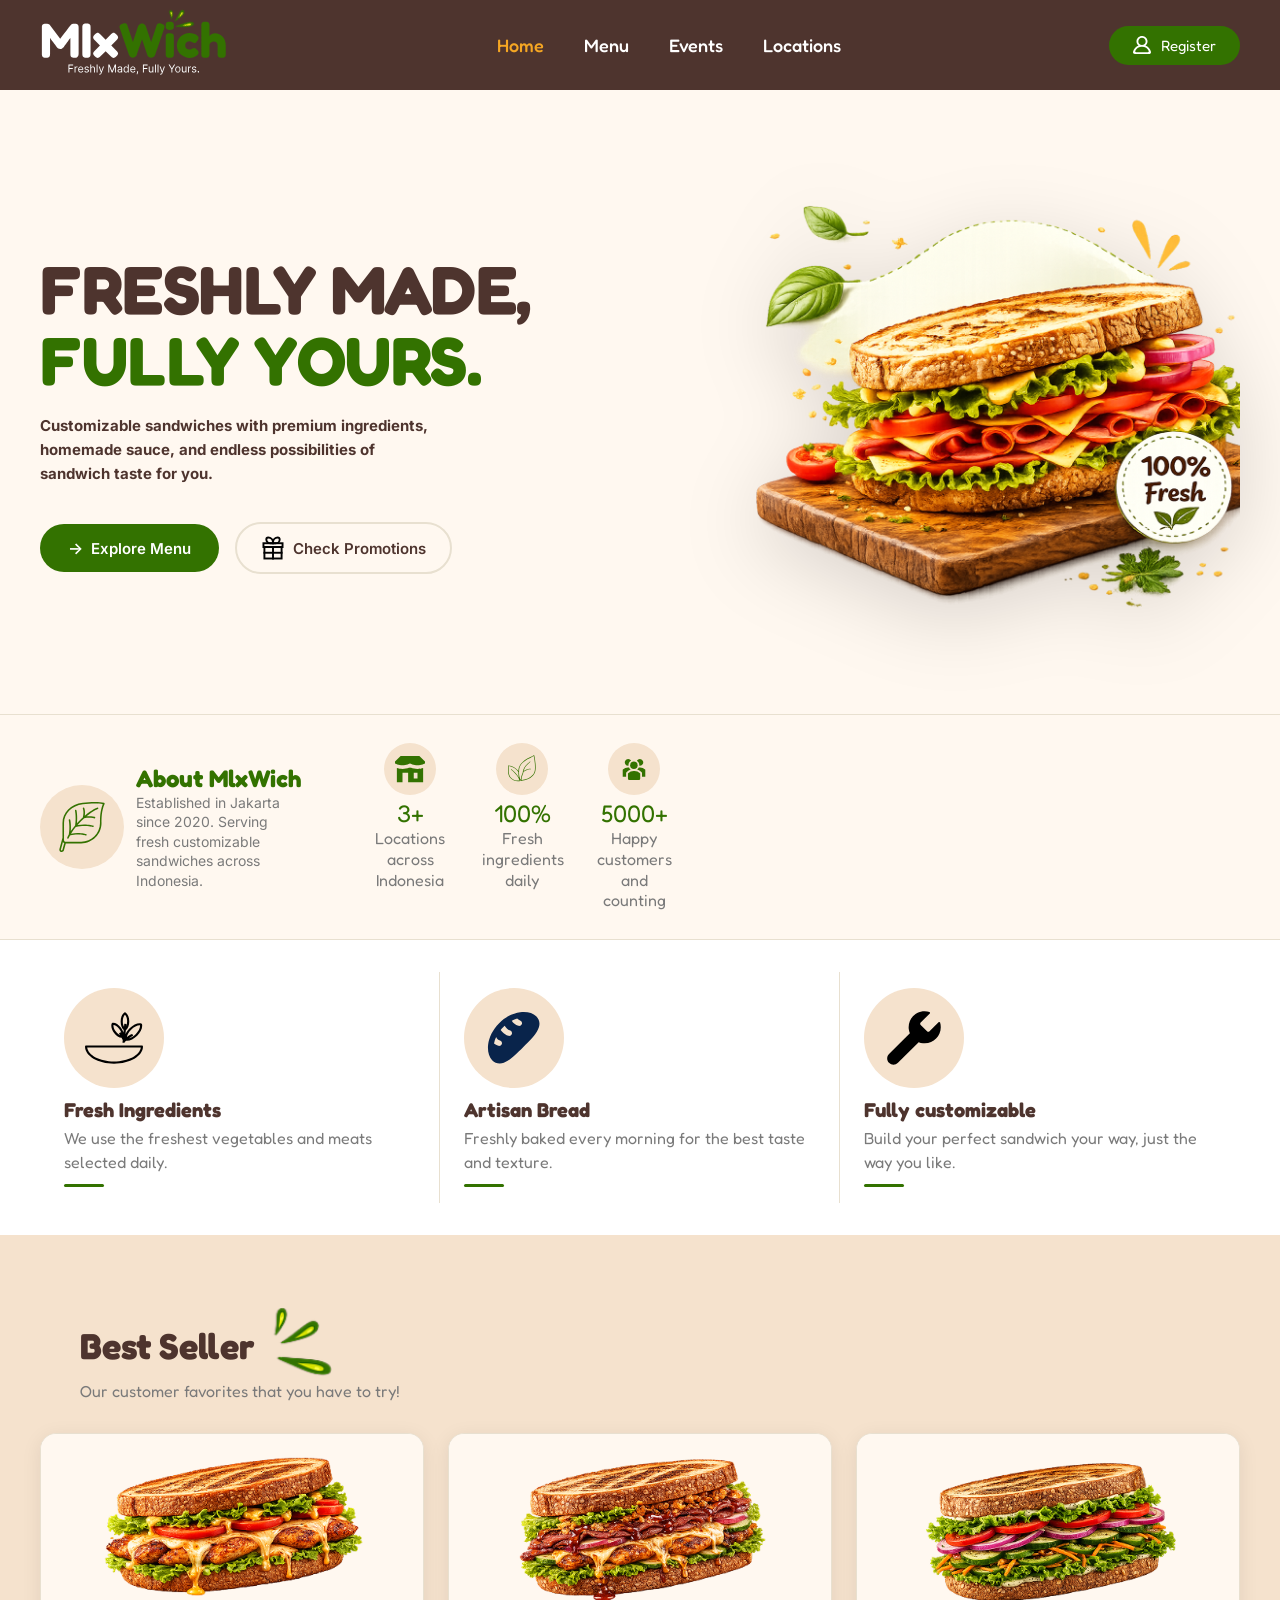
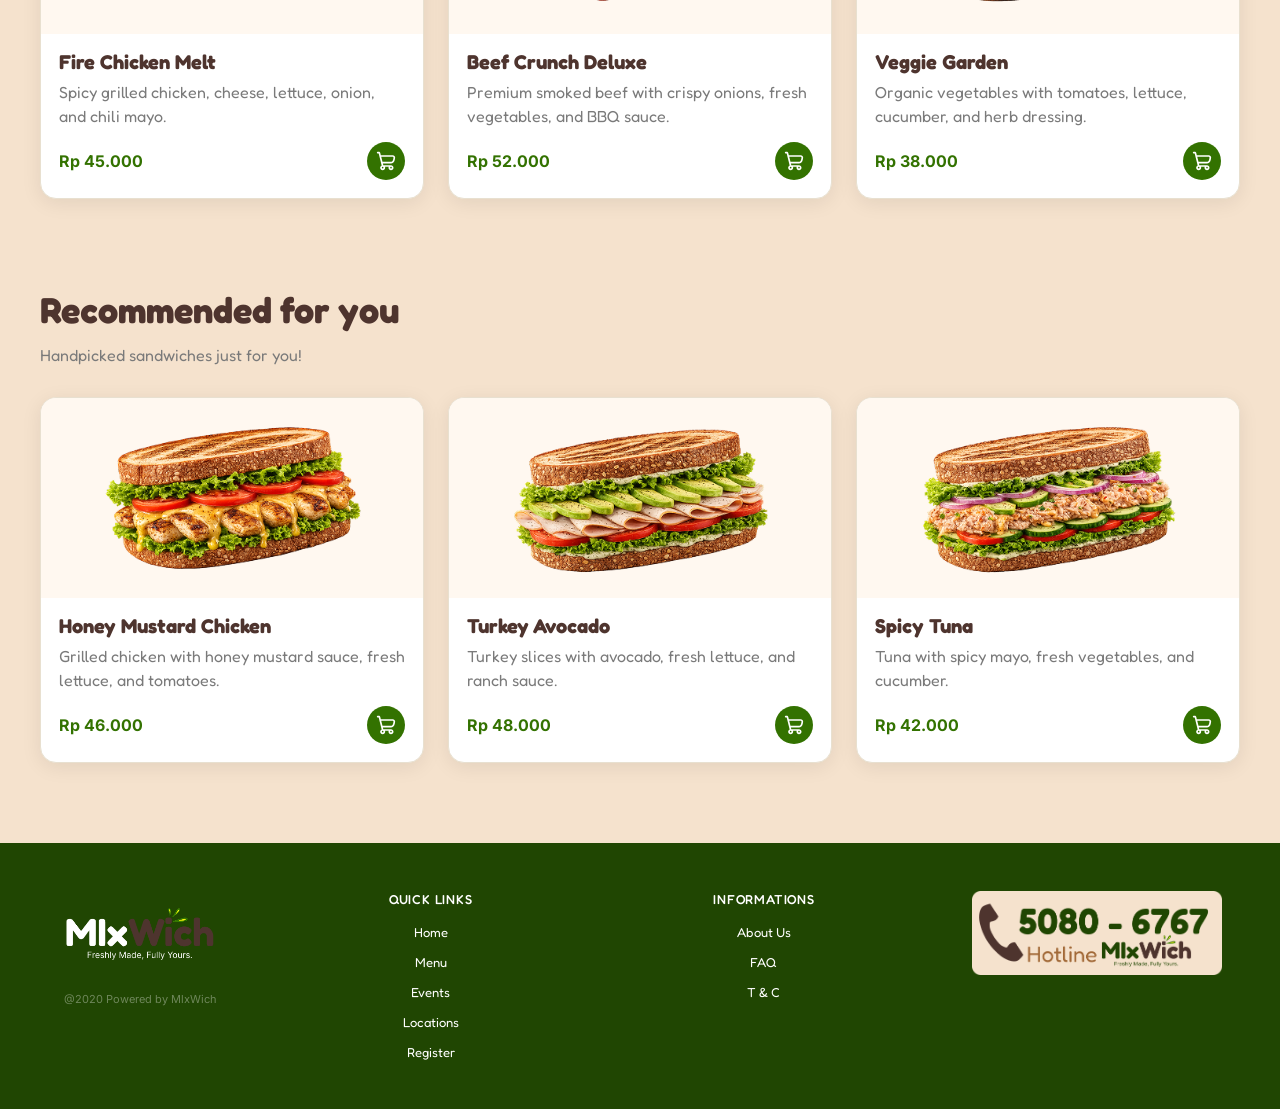
==== index.html @ 6e203d2d "Ubah Ke index.html dan refnya" ====
<!doctype html>
<html lang="en">
  <head>
    <meta charset="UTF-8" />
    <meta name="viewport" content="width=device-width, initial-scale=1.0" />
    <title>MlxWich — Freshly Made, Fully Yours</title>
    <link rel="preconnect" href="https://fonts.googleapis.com" />
    <link rel="preconnect" href="https://fonts.gstatic.com" crossorigin />
    <link
      href="https://fonts.googleapis.com/css2?family=Fredoka+One&family=Fredoka:wght@300;400;500;600;700&family=Inter:wght@300;400;500;600;700&display=swap"
      rel="stylesheet"
    />
    <link rel="stylesheet" href="style.css" />
  </head>
  <body>
    <!-- HEADER SECTION INI -->
    <nav class="navbar" role="navigation" aria-label="Main navigation">
      <div class="navbar__inner">
        <a href="index.html" class="navbar__logo" aria-label="MlxWich Home">
          <img
            src="./Icon Product/LogoUtama.svg"
            alt="Logo Utama"
            class="navbar__logo-img"
          />
        </a>

        <ul class="navbar__links">
          <li><a href="index.html">Home</a></li>
          <li><a href="menu.html">Menu</a></li>
          <li><a href="events.html">Events</a></li>
          <li><a href="locations.html">Locations</a></li>
        </ul>

        <div class="navbar__actions">
          <a href="register.html" class="navbar__register-btn">
            <span class="register-icon"></span>
            Register
          </a>
        </div>
      </div>
    </nav>

    <!-- ============================================================
       HERO SECTION
       ============================================================ -->
    <section class="hero" aria-label="Hero">
      <div class="hero__inner">
        <!-- Left: Copy -->
        <div class="hero__content">
          <h1 class="hero__heading">
            FRESHLY MADE,<br />
            <span class="highlight">FULLY YOURS.</span>
          </h1>

          <p class="hero__subtext">
            Customizable sandwiches with premium ingredients, homemade sauce,
            and endless possibilities of sandwich taste for you.
          </p>

          <div class="hero__cta-group">
            <a href="menu.html" class="btn-primary btn-explore">
              <span class="btn-arrow">→</span>
              Explore Menu
            </a>

            <a href="#promotions" class="btn-secondary">
              <img
                src="./Icon Product/present-box-svgrepo-com.svg"
                alt="gift box"
                class="btn-icon-gift"
              />
              Check Promotions
            </a>
          </div>
        </div>

        <div class="hero__image-wrap">
          <img
            src="./Food Product/Main Product.png"
            alt="MlxWich signature sandwich — freshly made with premium ingredients"
            class="hero__sandwich-img"
          />
        </div>
      </div>

      <!-- Info Strip -->
      <div class="hero__info-strip">
        <div class="hero__info-strip-inner">
          <!-- About block -->
          <div class="info-about">
            <div class="info-icon-wrap">
              <img
                src="./Icon Product/leafaboutus 1.svg"
                alt="daon"
                class="info-icon-leaf"
              />
            </div>
            <span>
              <strong class="info-about__label">About MlxWich</strong>
              <span class="info-about__desc">
                Established in Jakarta since 2020. Serving fresh customizable
                sandwiches across Indonesia.
              </span>
            </span>
          </div>

          <!-- Stats -->
          <div class="info-stats">
            <div class="info-stat-item">
              <div class="stat-icon-wrap">
                <span class="stat-icon icon-shop"></span>
              </div>
              <span class="stat-value">3+</span>
              <span class="stat-label">Locations across Indonesia</span>
            </div>

            <div class="info-stat-item">
              <div class="stat-icon-wrap">
                <span class="stat-icon icon-leaves"></span>
              </div>
              <span class="stat-value">100%</span>
              <span class="stat-label">Fresh ingredients daily</span>
            </div>

            <div class="info-stat-item">
              <div class="stat-icon-wrap">
                <span class="stat-icon icon-users"></span>
              </div>
              <span class="stat-value">5000+</span>
              <span class="stat-label">Happy customers and counting</span>
            </div>
          </div>
        </div>
      </div>
    </section>
    <!-- /.hero -->

    <!-- ─── Feature Strip ─────────────────────────────────────── -->
    <div class="hero__features">
      <div class="hero__features-inner">
        <div class="feature-item">
          <div class="feature-icon-wrap">
            <img
              src="./Icon Product/vegetables-svgrepo-com.svg"
              alt="mangkok sayur"
              class="feature-icon-placeholder"
            />
          </div>
          <p class="feature-title">Fresh Ingredients</p>
          <p class="feature-desc">
            We use the freshest vegetables and meats selected daily.
          </p>
          <span class="feature-divider"></span>
        </div>

        <div class="feature-item">
          <div class="feature-icon-wrap">
            <img
              src="./Icon Product/bread-svgrepo-com.svg"
              alt="roti"
              id="rotimen"
            />
          </div>
          <p class="feature-title">Artisan Bread</p>
          <p class="feature-desc">
            Freshly baked every morning for the best taste and texture.
          </p>
          <span class="feature-divider"></span>
        </div>

        <div class="feature-item">
          <div class="feature-icon-wrap">
            <img
              src="./Icon Product/custom-apps-svgrepo-com.svg"
              alt="obeng"
              class="feature-icon-placeholder"
            />
          </div>
          <p class="feature-title">Fully customizable</p>
          <p class="feature-desc">
            Build your perfect sandwich your way, just the way you like.
          </p>
          <span class="feature-divider"></span>
        </div>
      </div>
    </div>

    <!-- ============================================================
       BEST SELLER SECTION
       ============================================================ -->
    <section class="bestseller" aria-labelledby="bestseller-title">
      <div class="bestseller__inner">
        <div class="bestseller__inner">
          <div class="section-header">
            <h2 class="section-title" id="bestseller-title">
              Best Seller
              <img
                src="./Icon Product/air_muncrat.png"
                alt="Icon air muncrat"
                class="section-leaf"
              />
            </h2>
            <p class="section-subtitle">
              Our customer favorites that you have to try!
            </p>
          </div>
        </div>

        <div class="cards-grid">
          <article class="product-card">
            <div class="product-card__img-wrap">
              <img
                src="./Food Product/Fire Chicken Melt.png"
                alt="Fire Chicken Melt sandwich"
                class="product-card__img"
              />
            </div>
            <div class="product-card__body">
              <h3 class="product-card__name">Fire Chicken Melt</h3>
              <p class="product-card__desc">
                Spicy grilled chicken, cheese, lettuce, onion, and chili mayo.
              </p>
              <div class="product-card__footer">
                <span class="product-card__price">Rp 45.000</span>
                <button
                  class="btn-cart"
                  aria-label="Add Fire Chicken Melt to cart"
                >
                  <span class="cart-icon"></span>
                </button>
              </div>
            </div>
          </article>

          <!-- Card 2: Beef Crunch Deluxe -->
          <article class="product-card">
            <div class="product-card__img-wrap">
              <img
                src="./Food Product/Beef Crunch Deluxe.png"
                alt="Beef Crunch Deluxe sandwich"
                class="product-card__img"
              />
            </div>
            <div class="product-card__body">
              <h3 class="product-card__name">Beef Crunch Deluxe</h3>
              <p class="product-card__desc">
                Premium smoked beef with crispy onions, fresh vegetables, and
                BBQ sauce.
              </p>
              <div class="product-card__footer">
                <span class="product-card__price">Rp 52.000</span>
                <button
                  class="btn-cart"
                  aria-label="Add Beef Crunch Deluxe to cart"
                >
                  <span class="cart-icon"></span>
                </button>
              </div>
            </div>
          </article>

          <!-- Card 3: Veggie Garden -->
          <article class="product-card">
            <div class="product-card__img-wrap">
              <img
                src="Food Product/Veggie Garden.png"
                alt="Veggie Garden sandwich"
                class="product-card__img"
              />
            </div>
            <div class="product-card__body">
              <h3 class="product-card__name">Veggie Garden</h3>
              <p class="product-card__desc">
                Organic vegetables with tomatoes, lettuce, cucumber, and herb
                dressing.
              </p>
              <div class="product-card__footer">
                <span class="product-card__price">Rp 38.000</span>
                <button class="btn-cart" aria-label="Add Veggie Garden to cart">
                  <span class="cart-icon"></span>
                </button>
              </div>
            </div>
          </article>
        </div>
      </div>
    </section>

    <!-- ============================================================
       RECOMMENDED FOR YOU SECTION
       ============================================================ -->
    <section class="recommended" aria-labelledby="recommended-title">
      <div class="recommended__inner">
        <div class="section-header">
          <h2 class="section-title" id="recommended-title">
            Recommended for you
            <!--
            ICON PLACEHOLDER:
            Replace .section-leaf with your small decorative leaf SVG.
          -->
            <span class="section-leaf" aria-hidden="true"></span>
          </h2>
          <p class="section-subtitle">Handpicked sandwiches just for you!</p>
        </div>

        <div class="cards-grid">
          <!-- Card 4: Honey Mustard Chicken -->
          <article class="product-card">
            <div class="product-card__img-wrap">
              <img
                src="Food Product/Honey Mustard Chicken.png"
                alt="Honey Mustard Chicken sandwich"
                class="product-card__img"
              />
            </div>
            <div class="product-card__body">
              <h3 class="product-card__name">Honey Mustard Chicken</h3>
              <p class="product-card__desc">
                Grilled chicken with honey mustard sauce, fresh lettuce, and
                tomatoes.
              </p>
              <div class="product-card__footer">
                <span class="product-card__price">Rp 46.000</span>
                <button
                  class="btn-cart"
                  aria-label="Add Honey Mustard Chicken to cart"
                >
                  <span class="cart-icon"></span>
                </button>
              </div>
            </div>
          </article>

          <!-- Card 5: Turkey Avocado -->
          <article class="product-card">
            <div class="product-card__img-wrap">
              <img
                src="./Food Product/Turkey Avocado.png"
                alt="Turkey Avocado sandwich"
                class="product-card__img"
              />
            </div>
            <div class="product-card__body">
              <h3 class="product-card__name">Turkey Avocado</h3>
              <p class="product-card__desc">
                Turkey slices with avocado, fresh lettuce, and ranch sauce.
              </p>
              <div class="product-card__footer">
                <span class="product-card__price">Rp 48.000</span>
                <button
                  class="btn-cart"
                  aria-label="Add Turkey Avocado to cart"
                >
                  <span class="cart-icon"></span>
                </button>
              </div>
            </div>
          </article>

          <!-- Card 6: Spicy Tuna -->
          <article class="product-card">
            <div class="product-card__img-wrap">
              <img
                src="./Food Product/Spicy Tuna.png"
                alt="Spicy Tuna sandwich"
                class="product-card__img"
              />
            </div>
            <div class="product-card__body">
              <h3 class="product-card__name">Spicy Tuna</h3>
              <p class="product-card__desc">
                Tuna with spicy mayo, fresh vegetables, and cucumber.
              </p>
              <div class="product-card__footer">
                <span class="product-card__price">Rp 42.000</span>
                <button class="btn-cart" aria-label="Add Spicy Tuna to cart">
                  <span class="cart-icon"></span>
                </button>
              </div>
            </div>
          </article>
        </div>
        <!-- /.cards-grid -->
      </div>
    </section>
    <!-- /.recommended -->

    <!-- ============================================================
    FOOTER
    ============================================================ -->
    <footer class="footer" role="contentinfo">
      <div class="footer__inner">
        <div class="footer__brand">
          <a href="index.html">
            <img
              src="./Icon Product/LogoFooter.png"
              alt="MlxWich Logo"
              class="footer__logo-img"
            />
          </a>
          <p class="footer__copy">@2020 Powered by MlxWich</p>
        </div>

        <div class="footer__col">
          <p class="footer__col-title">QUICK LINKS</p>
          <ul>
            <li><a href="index.html">Home</a></li>
            <li><a href="menu.html">Menu</a></li>
            <li><a href="events.html">Events</a></li>
            <li><a href="locations.html">Locations</a></li>
            <li><a href="register.html">Register</a></li>
          </ul>
        </div>

        <div class="footer__col">
          <p class="footer__col-title">INFORMATIONS</p>
          <ul>
            <li><a href="about.html">About Us</a></li>
            <li><a href="faq.html">FAQ</a></li>
            <li><a href="terms.html">T &amp; C</a></li>
          </ul>
        </div>

        <div class="footer__hotline-wrap">
          <img
            src="./Icon Product/HotLine.png"
            alt="Hotline"
            class="footer__hotline-img"
          />
        </div>
      </div>
    </footer>

    <script src="./main.js"></script>
  </body>
</html>
---- style.css ----
@import url("https://fonts.googleapis.com/css2?family=Fredoka+One&family=Inter:wght@300;400;500;600;700&display=swap");

:root {
  /* Brand Colors */
  --color-primary: #337200;
  --color-primary-dark: #2b5e33;
  --color-primary-light: #4caf50;
  --color-accent-yellow: #f5a623;
  --color-accent-green: #6bbf59;

  /* Neutral / Background */
  --color-bg-dark: #4e342e;
  --color-bg-hero: #fff8f0;
  --color-bg-section: #f5e2cd;
  --color-bg-card: #ffffff;
  --color-bg-footer: #204602;

  /* Text */
  --color-text-heading: #4e342e;
  --color-text-body: #4a4a4a;
  --color-text-muted: #7a7a7a;
  --color-text-white: #ffffff;
  --color-text-price: #337200;

  /* Card & UI */
  --color-card-border: #e8e0d0;
  --color-btn-cart: #337200;

  /* Typography */
  --font-heading: "Fredoka One", cursive;
  --font-subheading: "Fredoka", sans-serif;
  --font-body: "Inter", sans-serif;

  /* Spacing */
  --nav-height: 90px;
  --section-padding: 80px 0;
  --container-max: 1300px;
  --container-px: 40px;

  /* Border Radius */
  --radius-sm: 8px;
  --radius-md: 16px;
  --radius-lg: 24px;
  --radius-pill: 999px;

  /* Shadows */
  --shadow-card: 0 4px 20px rgba(0, 0, 0, 0.08);
  --shadow-btn: 0 4px 14px rgba(58, 125, 68, 0.35);
}

/* ─── RESET & BASE ───────────────────────────────────────────── */
*,
*::before,
*::after {
  box-sizing: border-box;
  margin: 0;
  padding: 0;
}

html {
  scroll-behavior: smooth;
}

body {
  font-family: var(--font-body);
  color: var(--color-text-body);
  background-color: #ffffff;
  -webkit-font-smoothing: antialiased;
}

img {
  display: block;
  max-width: 100%;
}

a {
  text-decoration: none;
  color: inherit;
}

ul {
  list-style: none;
}

/* ─── CONTAINER ──────────────────────────────────────────────── */
.container {
  max-width: var(--container-max);
  margin: 0 auto;
  padding: 0 var(--container-px);
}

/* ============================================================
   NAVIGATION
   ============================================================ */
.navbar {
  background-color: var(--color-bg-dark);
  height: var(--nav-height);
  position: sticky;
  top: 0;
  z-index: 1000;
  width: 100%;
}

/* --- Update Logo --- */
.navbar__logo {
  display: flex;
  flex-direction: column;
  align-items: flex-start;
  justify-content: center;
  text-decoration: none;
}

.navbar__logo-img {
  height: 80px;
  width: auto;
  object-fit: contain;
  margin-bottom: 20px;
}

.navbar__links {
  display: flex;
  align-items: center;
  gap: 40px;
}

.navbar__links li a {
  font-family: var(--font-heading);
  font-size: 18px;
  font-weight: 500;
  color: var(--color-text-white);
  transition: color 0.2s;
}

.navbar__links a:hover {
  color: var(--color-accent-yellow);
}

/* --- Update Register Button --- */
.navbar__register-btn {
  display: flex;
  align-items: center;
  gap: 10px;

  background-color: var(--color-primary);
  color: var(--color-text-white);
  border: none;
  border-radius: var(--radius-pill);
  padding: 10px 24px;

  font-family: var(--font-heading);
  font-size: 15px;
  cursor: pointer;
  transition:
    background-color 0.2s,
    box-shadow 0.2s;
  text-decoration: none;
}

.navbar__register-btn:hover {
  background-color: var(--color-primary-dark);
  box-shadow: var(--shadow-btn);
}

.register-icon {
  display: block;
  width: 18px;
  height: 18px;
  background-color: #ffffff;

  -webkit-mask-image: url("./Icon Product/profile-round-1342-svgrepo-com.svg");
  mask-image: url("./Icon Product/profile-round-1342-svgrepo-com.svg");

  -webkit-mask-size: contain;
  -webkit-mask-repeat: no-repeat;
  -webkit-mask-position: center;
  mask-size: contain;
  mask-repeat: no-repeat;
  mask-position: center;
}
.navbar__inner {
  max-width: 1440px;
  margin: 0 auto;
  padding: 0 var(--container-px);
  height: 100%;
  display: flex;
  align-items: center;
  justify-content: space-between;
}

.navbar__links {
  display: flex;
  align-items: center;
  gap: 40px;
}

.navbar__links a {
  font-family: var(--font-body);
  font-size: 15px;
  font-weight: 500;
  color: var(--color-text-white);
  transition: color 0.2s;
}

.navbar__links a:hover {
  color: var(--color-accent-yellow);
}

.navbar__actions {
  display: flex;
  align-items: center;
  gap: 16px;
}

/* ============================================================
   HERO SECTION
   ============================================================ */
.hero {
  background-color: var(--color-bg-hero);
  padding: 64px 0 0;
  overflow: hidden;
  position: relative;
}

.hero__inner {
  max-width: var(--container-max);
  margin: 0 auto;
  padding: 0 var(--container-px);
  display: grid;
  grid-template-columns: 1fr 1fr;
  align-items: center;
  gap: 40px;
  min-height: 520px;
}

/* Hero Left */
.hero__content {
  position: relative;
  z-index: 2;
}

.hero__heading {
  font-family: var(--font-heading);
  font-size: 68px;
  line-height: 1.05;
  color: var(--color-text-heading);
  margin-bottom: 18px;
  letter-spacing: -0.5px;
}

.hero__heading .highlight {
  color: var(--color-primary);
}

.hero__subtext {
  font-family: var(--font-body);
  font-size: 15px;
  font-weight: 700;
  line-height: 1.6;
  color: var(--color-text-heading);
  max-width: 400px;
  margin-bottom: 36px;
}

.hero__cta-group {
  display: flex;
  align-items: center;
  gap: 16px;
  flex-wrap: wrap;
}

.btn-primary {
  display: inline-flex;
  align-items: center;
  gap: 8px;
  background-color: var(--color-primary);
  color: var(--color-text-white);
  border: none;
  border-radius: var(--radius-pill);
  padding: 14px 28px;
  font-family: var(--font-body);
  font-size: 15px;
  font-weight: 600;
  cursor: pointer;
  transition:
    background-color 0.2s,
    box-shadow 0.2s;
  text-decoration: none;
}

.btn-primary:hover {
  background-color: var(--color-primary-dark);
  box-shadow: var(--shadow-btn);
}

.btn-primary .btn-arrow {
  font-size: 16px;
}

.btn-secondary {
  display: inline-flex;
  align-items: center;
  gap: 8px;
  background-color: transparent;
  color: var(--color-text-heading);
  border: 2px solid var(--color-card-border);
  border-radius: var(--radius-pill);
  padding: 12px 24px;
  font-family: var(--font-body);
  font-size: 15px;
  font-weight: 600;
  cursor: pointer;
  transition:
    border-color 0.2s,
    background-color 0.2s;
  text-decoration: none;
}

.btn-secondary:hover {
  border-color: var(--color-primary);
  background-color: rgba(58, 125, 68, 0.05);
}

.btn-icon-gift {
  width: 24px;
  height: 24px;
}

/* Hero Right */
.hero__image-wrap {
  position: relative;
  display: flex;
  align-items: flex-end;
  justify-content: center;
}

.hero__sandwich-img {
  width: 100%;
  max-width: 580px;
  object-fit: contain;
  position: relative;
  z-index: 2;
  filter: drop-shadow(0 20px 40px rgba(0, 0, 0, 0.15));
}

/* ─── HERO INFO STRIP ────────────────────────────────────────── */
.hero__info-strip {
  background-color: var(--color-bg-hero);
  border-top: 1px solid var(--color-card-border);
  margin-top: 40px;
}

.hero__info-strip-inner {
  max-width: var(--container-max);
  margin: 0 auto;
  padding: 28px var(--container-px);
  display: flex;
  align-items: center;
  gap: 68px;
  flex-wrap: wrap;
}

/* About Mixwich block */
.info-about {
  display: flex;
  align-items: center;
  gap: 12px;
  min-width: 200px;
}

.info-icon-wrap {
  width: 84px;
  height: 84px;
  background-color: #f5e2cd;
  border-radius: 50%;
  display: flex;
  align-items: center;
  justify-content: center;
  flex-shrink: 0;
}

.info-icon-leaf {
  width: 50px;
  height: 70px;
}

.info-about__label {
  font-family: var(--font-subheading);
  font-size: 24px;
  color: var(--color-primary);
  display: block;
}

.info-about__desc {
  font-family: var(--font-body);
  font-size: 14px;
  font-weight: 400;
  color: var(--color-text-muted);
  display: block;
  line-height: 1.4;
  max-width: 160px;
}

/* Stats */
.info-stats {
  display: flex;
  align-items: flex-start;
  gap: 32px;
  flex-wrap: wrap;
}

.info-stat-item {
  text-align: center;
}
.stat-icon {
  display: block;
  width: 30px;
  height: 30px;
  background-color: #337200;

  -webkit-mask-size: contain;
  -webkit-mask-repeat: no-repeat;
  -webkit-mask-position: center;
  mask-size: contain;
  mask-repeat: no-repeat;
  mask-position: center;
}

.icon-shop {
  -webkit-mask-image: url("./Icon Product/shop-svgrepo-com.svg");
  mask-image: url("./Icon Product/shop-svgrepo-com.svg");
}

.icon-leaves {
  -webkit-mask-image: url("./Icon Product/leaves-svgrepo-com.svg");
  mask-image: url("./Icon Product/leaves-svgrepo-com.svg");
}

.icon-users {
  -webkit-mask-image: url("./Icon Product/users-svgrepo-com.svg");
  mask-image: url("./Icon Product/users-svgrepo-com.svg");
}

.stat-icon-wrap {
  width: 52px;
  height: 52px;
  margin: 0 auto 4px;
  background: #f5e2cd;
  border-radius: 30px;
  display: flex;
  align-items: center;
  justify-content: center;
}

.stat-value {
  font-family: var(--font-heading);
  font-size: 24px;
  color: #337200;
  display: block;
}

.stat-label {
  font-family: var(--font-subheading);
  font-size: 16px;
  color: var(--color-text-muted);
  display: block;
  line-height: 1.3;
  max-width: 80px;
}

/* ─── HERO FEATURES STRIP ────────────────────────────────────── */
.hero__features {
  background-color: #ffffff;
  border-top: 1px solid var(--color-card-border);
}

.hero__features-inner {
  max-width: var(--container-max);
  margin: 0 auto;
  padding: 32px var(--container-px);
  display: grid;
  grid-template-columns: repeat(3, 1fr);
  gap: 0;
}

.feature-item {
  padding: 16px 24px;
  border-right: 1px solid var(--color-card-border);
}

.feature-item:last-child {
  border-right: none;
}

.feature-icon-wrap {
  width: 100px;
  height: 100px;
  background: #f5e2cd;
  border-radius: 50%;
  display: flex;
  align-items: center;
  justify-content: center;
  margin-bottom: 10px;
}

.feature-icon-wrap #rotimen {
  width: 68px;
  height: 68px;
}
.feature-icon-placeholder {
  width: 58px;
  height: 58px;
}

.feature-title {
  font-family: var(--font-heading);
  font-size: 20px;
  font-weight: 700;
  color: var(--color-text-heading);
  margin-bottom: 4px;
}

.feature-desc {
  font-family: var(--font-subheading);
  font-size: 16px;
  font-weight: 400;
  color: var(--color-text-muted);
  line-height: 1.5;
}

.feature-divider {
  display: block;
  width: 40px;
  height: 3px;
  background: var(--color-primary);
  border-radius: var(--radius-pill);
  margin-top: 10px;
}

.section-header {
  margin-bottom: 32px;
}

.section-title {
  font-family: var(--font-heading);
  font-size: 36px;
  color: #4e342e;
  display: flex;
  align-items: center;
  gap: 10px;
  line-height: 1.1;
}

.section-leaf {
  display: block;
  height: 70px;
  width: auto;
  object-fit: contain;
  flex-shrink: 0;
  margin-top: -8px;
}

.section-subtitle {
  font-family: var(--font-subheading);
  font-size: 16px;
  font-weight: 400;
  color: var(--color-text-muted);
  margin-top: 4px;
}

/* ============================================================
   BEST SELLER SECTION
   ============================================================ */
.bestseller {
  background-color: var(--color-bg-section);
  padding: var(--section-padding);
}

.bestseller__inner {
  max-width: var(--container-max);
  margin: 0 auto;
  padding: 0 var(--container-px);
}

/* ============================================================
   RECOMMENDED SECTION
   ============================================================ */
.recommended {
  background-color: var(--color-bg-section);
  padding: 0 0 80px;
}

.recommended__inner {
  max-width: var(--container-max);
  margin: 0 auto;
  padding: 0 var(--container-px);
}

/* ============================================================
   PRODUCT CARDS GRID
   ============================================================ */
.cards-grid {
  display: grid;
  grid-template-columns: repeat(3, 1fr);
  gap: 24px;
}

.product-card {
  background: var(--color-bg-card);
  border-radius: var(--radius-md);
  overflow: hidden;
  border: 1px solid var(--color-card-border);
  box-shadow: var(--shadow-card);
  transition:
    transform 0.2s,
    box-shadow 0.2s;
  position: relative;
}

.product-card:hover {
  transform: translateY(-4px);
  box-shadow: 0 12px 32px rgba(0, 0, 0, 0.12);
}

.product-card__img-wrap {
  width: 100%;
  height: 200px;
  overflow: hidden;
  background: var(--color-bg-hero);
  display: flex;
  align-items: center;
  justify-content: center;
  padding: 12px;
}

.product-card__img {
  width: 100%;
  height: 100%;
  object-fit: contain;
  transition: transform 0.3s;
}

.product-card:hover .product-card__img {
  transform: scale(1.04);
}

.product-card__body {
  padding: 16px 18px 18px;
  display: flex;
  flex-direction: column;
  gap: 6px;
}

.product-card__name {
  font-family: var(--font-heading);
  font-size: 20px;
  color: #4e342e;
  line-height: 1.2;
}

.product-card__desc {
  font-family: var(--font-subheading);
  font-size: 16px;
  font-weight: 400;
  color: var(--color-text-muted);
  line-height: 1.5;
}

.product-card__footer {
  display: flex;
  align-items: center;
  justify-content: space-between;
  margin-top: 8px;
}

.product-card__price {
  font-family: var(--font-body);
  font-size: 16px;
  font-weight: 700;
  color: var(--color-text-price);
}

.btn-cart {
  width: 38px;
  height: 38px;
  background-color: var(--color-btn-cart);
  border: none;
  border-radius: 50%;
  cursor: pointer;
  display: flex;
  align-items: center;
  justify-content: center;
  transition:
    background-color 0.2s,
    transform 0.15s;
}

.btn-cart:hover {
  background-color: var(--color-primary-dark);
  transform: scale(1.08);
}
.btn-cart .cart-icon {
  display: block;
  width: 20px;
  height: 20px;
  background-color: #ffffff;

  -webkit-mask-image: url("./Icon Product/shopping-cart-svgrepo-com.svg");
  mask-image: url("./Icon Product/shopping-cart-svgrepo-com.svg");
  -webkit-mask-size: contain;
  -webkit-mask-repeat: no-repeat;
  -webkit-mask-position: center;
  mask-size: contain;
  mask-repeat: no-repeat;
  mask-position: center;
}
/* ============================================================
   FOOTER
   ============================================================ */
.footer {
  background-color: var(--color-bg-footer);
  padding: 48px 0;
}

.footer__inner {
  max-width: var(--container-max);
  margin: 0 auto;
  padding: 0 var(--container-px);
  display: grid;
  grid-template-columns: 200px 1fr 1fr 1fr;
  gap: 48px;
  align-items: start;
}

/* Footer Logo */
.footer__brand,
.footer__col {
  display: flex;
  flex-direction: column;
  align-items: center;
  text-align: center;
}

.footer__logo-img {
  max-width: 150px;
  height: auto;
  margin-bottom: 16px;
  display: block;
}

.footer__logo-text {
  font-family: var(--font-heading);
  font-size: 30px;
  letter-spacing: 0.5px;
  line-height: 1;
}

.footer__logo-text .logo-wich {
  color: var(--color-accent-yellow);
}

.footer__brand-tagline {
  font-family: var(--font-body);
  font-size: 11px;
  color: rgba(255, 255, 255, 0.45);
  margin-top: 4px;
}

.footer__copy {
  font-family: var(--font-body);
  font-size: 11px;
  color: rgba(255, 255, 255, 0.35);
  margin-top: 16px;
}

.footer__col-title {
  font-family: var(--font-heading);
  font-size: 13px;
  font-weight: 500;
  color: var(--color-text-white);
  margin-bottom: 14px;
  text-transform: uppercase;
  letter-spacing: 0.8px;
}

.footer__col ul {
  display: flex;
  flex-direction: column;
  gap: 10px;
}

.footer__col ul li a {
  font-family: var(--font-subheading);
  font-size: 13px;
  color: #ffffff;
  transition: color 0.2s;
}

.footer__col ul li a:hover {
  color: var(--color-accent-yellow);
}
.footer__hotline-wrap {
  display: flex;
  justify-content: center;
  width: 100%;
}

.footer__hotline-img {
  width: 100%;
  max-width: 250px;
  height: auto;
  cursor: pointer;
  transition: transform 0.2s;
}

.footer__hotline-img:hover {
  transform: scale(1.05);
}

/* ============================================================
   MENU PAGE SPECIFIC LAYOUT
   ============================================================ */

.menu-page-wrapper {
  position: relative;
  background-color: #a48671;
  padding: 60px 0 100px;
  overflow: hidden;
}

.menu-container {
  max-width: var(--container-max);
  margin: 0 auto;
  padding: 0 var(--container-px);
  position: relative;
  z-index: 2;
}

.menu-page-title {
  font-family: var(--font-heading);
  font-size: 42px;
  color: #ffffff;
  text-align: center;
  margin: 60px 0 40px;
  letter-spacing: 2px;
  text-transform: uppercase;
  text-shadow: 2px 2px 8px rgba(0, 0, 0, 0.15);
}

.menu-page-title:first-child {
  margin-top: 0;
}

.menu-cards-grid {
  display: grid;
  grid-template-columns: repeat(3, 1fr);
  gap: 24px;
}

.drinks-grid {
  display: flex;
  justify-content: center;
  flex-wrap: wrap;
  gap: 24px;
}

.drinks-grid .product-card {
  width: calc(33.333% - 16px);
  max-width: 380px;
}

/* ============================================================
   EVENTS & PROMOTIONS SPECIFIC LAYOUT
   ============================================================ */

.ep-page-wrapper {
  background-color: var(--color-bg-hero);
  padding: 60px 0 100px;
}

.ep-container {
  max-width: var(--container-max);
  margin: 0 auto;
  padding: 0 var(--container-px);
}

.ep-layout {
  display: grid;
  grid-template-columns: 1fr 2px 1fr;
  gap: 40px;
}

.ep-divider {
  background-color: #5c3a21;
  width: 100%;
  height: 100%;
  border-radius: 2px;
  opacity: 0.8;
}

.ep-heading {
  font-family: var(--font-heading);
  font-size: 42px;
  color: var(--color-primary);
  text-align: center;
  margin-bottom: 32px;
  letter-spacing: 3px;
}

.ep-grid {
  display: grid;
  grid-template-columns: repeat(2, 1fr);
  gap: 20px;
}

.ep-img {
  width: 100%;
  height: auto;
  object-fit: contain;
  border-radius: 20px;
  box-shadow: 0 4px 14px rgba(0, 0, 0, 0.08);
  transition:
    transform 0.2s ease,
    box-shadow 0.2s ease;
  cursor: pointer;
}

.ep-img:hover {
  transform: translateY(-4px);
  box-shadow: 0 12px 24px rgba(0, 0, 0, 0.15);
}

/* ============================================================
   LOCATIONS PAGE SPECIFIC LAYOUT
   ============================================================ */

.locations-page-wrapper {
  background-color: var(--color-bg-hero);
  padding: 60px 0 100px;
  overflow-x: hidden;
}

.locations-container {
  display: grid;
  grid-template-columns: 0.8fr 1.2fr;
  gap: 180px;
  align-items: start;
}

/* --- KIRI: Typography & Main Image --- */
.locations-left {
  position: sticky;
  top: 120px;
}

.locations-title {
  font-family: var(--font-heading);
  font-size: 52px;
  line-height: 1.25;
  margin-bottom: 16px;
  white-space: nowrap;
}

.title-dark,
.title-green {
  position: relative;
  display: inline-block;
}

.title-dark {
  color: #4e342e;
}
.title-green {
  color: var(--color-primary);
}

.splash-icon {
  position: absolute;
  height: 60px;
  width: auto;
  object-fit: contain;
  pointer-events: none;
}

.left-splash {
  top: 0;
  left: -70px;
  transform: scaleX(-1);
}

.right-splash {
  bottom: 0;
  right: -70px;
}

.locations-subtitle {
  font-family: var(--font-subheading);
  font-size: 18px;
  font-weight: 500;
  color: #4e342e;
  margin-bottom: 40px;
}

.locations-main-img-wrap {
  position: relative;
  width: 100%;
}

.locations-main-img {
  width: 100%;
  height: auto;
  object-fit: contain;
  transform: scale(1.1);
  transform-origin: left center;
}

/* --- KANAN: Location Cards --- */
.locations-right {
  display: flex;
  flex-direction: column;
  gap: 24px;
}

.loc-card {
  display: flex;
  background-color: #f2e8d5;
  border: 1px solid #dccbae;
  border-radius: 16px;
  overflow: hidden;
}

.loc-card-img {
  width: 35%;
  min-width: 220px;
  object-fit: cover;
}

.loc-card-body {
  width: 65%;
  padding: 24px 32px;
  display: flex;
  flex-direction: column;
}

.loc-card-title {
  font-family: var(--font-heading);
  font-size: 26px;
  color: var(--color-primary);
  margin-bottom: 8px;
}

.loc-card-desc {
  font-family: var(--font-body);
  font-size: 12px;
  color: var(--color-text-body);
  line-height: 1.5;
  margin-bottom: 16px;
}

.loc-card-details {
  display: flex;
  flex-direction: column;
  gap: 8px;
  margin-top: auto;
}

.loc-card-details p {
  font-family: var(--font-body);
  font-size: 12px;
  color: var(--color-text-body);
  line-height: 1.4;
}

/* ============================================================
   REGISTER PAGE SPECIFIC LAYOUT
   ============================================================ */
.register-wrapper {
  position: relative;
  background-color: var(--color-bg-hero);
  min-height: 80vh;
  display: flex;
  align-items: center;
  justify-content: center;
  padding: 60px 20px;
  overflow: hidden;
}

/* --- Dekorasi Gambar Sandwich Kiri & Kanan --- */
.reg-deco {
  position: absolute;
  top: 50%;
  transform: translateY(-50%);
  height: 85%;
  width: auto;
  object-fit: contain;
  z-index: 1;
  opacity: 0.4;
}

.reg-deco-left {
  left: -15%;
}

.reg-deco-right {
  right: -15%;
  transform: translateY(-50%) scaleX(-1);
}

.register-container {
  position: relative;
  z-index: 2;
  background-color: #ffffff;
  width: 100%;
  max-width: 540px;
  border-radius: 20px;
  padding: 48px 56px;
  box-shadow: 0 10px 40px rgba(0, 0, 0, 0.08);
  border: 1px solid var(--color-card-border);
}

.register-title {
  font-family: var(--font-heading);
  font-size: 38px;
  color: #4e342e;
  text-align: center;
  margin-bottom: 32px;
  letter-spacing: 1px;
}

.form-group {
  margin-bottom: 16px;
}

.form-label {
  display: block;
  font-family: var(--font-body);
  font-size: 11px;
  font-weight: 600;
  color: #4e342e;
  margin-bottom: 6px;
  margin-left: 8px;
}

.form-input {
  width: 100%;
  background-color: #e6e6e6;
  border: none;
  border-radius: 999px;
  padding: 12px 20px;
  font-family: var(--font-subheading);
  font-size: 13px;
  color: #4a4a4a;
  outline: none;
  transition: box-shadow 0.2s;
}

.form-input:focus {
  box-shadow: 0 0 0 2px var(--color-primary);
}

.form-input::placeholder {
  color: #a48671;
}

.form-select {
  cursor: pointer;
  appearance: none;
  background-image: url('data:image/svg+xml;charset=US-ASCII,<svg xmlns="http://www.w3.org/2000/svg" width="14" height="14" viewBox="0 0 24 24" fill="none" stroke="%234e342e" stroke-width="2" stroke-linecap="round" stroke-linejoin="round"><polyline points="6 9 12 15 18 9"></polyline></svg>');
  background-repeat: no-repeat;
  background-position: right 20px center;
  background-size: 14px;
}

.checkbox-group-wrapper {
  margin-top: 24px;
  margin-bottom: 32px;
  display: flex;
  flex-direction: column;
  gap: 12px;
}

.checkbox-container {
  display: flex;
  align-items: center;
  gap: 12px;
  cursor: pointer;
}

.custom-checkbox-input {
  display: none;
}

.custom-checkbox {
  width: 20px;
  height: 20px;
  border: 1px solid #a48671;
  border-radius: 50%;
  display: flex;
  align-items: center;
  justify-content: center;
  transition: all 0.2s;
}

.custom-checkbox-input:checked + .custom-checkbox {
  background-color: var(--color-primary);
  border-color: var(--color-primary);
}

.checkbox-text {
  font-family: var(--font-subheading);
  font-size: 13px;
  color: #4e342e;
  font-weight: 500;
}

.btn-submit-register {
  width: 100%;
  background-color: #4e342e;
  color: #ffffff;
  border: none;
  border-radius: 999px;
  padding: 14px;
  font-family: var(--font-heading);
  font-size: 22px;
  letter-spacing: 2px;
  cursor: pointer;
  transition:
    background-color 0.2s,
    transform 0.1s;
}

.btn-submit-register:hover {
  background-color: #3b2722;
  transform: translateY(-2px);
}

/* ============================================================
   RESPONSIVE
   ============================================================ */
@media (max-width: 1024px) {
  .hero__heading {
    font-size: 52px;
  }

  .cards-grid {
    grid-template-columns: repeat(2, 1fr);
  }

  .footer__inner {
    grid-template-columns: repeat(4, 1fr);
    gap: 30px;
    justify-items: center;
  }
  .footer__hotline-img {
    max-width: 150px;
  }

  .feature-item {
    border-right: none;
    border-bottom: 1px solid var(--color-card-border);
  }

  .feature-item:last-child {
    border-bottom: none;
  }
  .menu-page-title {
    font-size: 36px;
  }

  .menu-cards-grid {
    grid-template-columns: repeat(2, 1fr);
  }

  .drinks-grid .product-card {
    width: calc(50% - 12px);
  }

  .deco-stamp {
    width: 200px;
    bottom: 40px;
    right: -20px;
  }
  .ep-layout {
    grid-template-columns: 1fr;
    gap: 60px;
  }

  .ep-divider {
    width: 100%;
    height: 3px;
    margin: -10px 0;
  }

  .locations-container {
    grid-template-columns: 1fr;
    gap: 60px;
  }

  .locations-left {
    position: static;
    text-align: center;
  }

  .locations-title {
    font-size: 40px;
    white-space: normal;
    line-height: 1.1;
  }
  .locations-main-img-wrap {
    left: -110px;
  }
  .reg-deco-left {
    left: -30%;
  }
  .reg-deco-right {
    right: -30%;
  }
}

@media (max-width: 768px) {
  :root {
    --container-px: 20px;
  }

  .navbar__links {
    display: none;
  }

  .hero__inner {
    grid-template-columns: 1fr;
    min-height: auto;
    padding-bottom: 40px;
  }

  .hero__heading {
    font-size: 42px;
  }

  .hero__image-wrap {
    order: -1;
  }

  .hero__sandwich-img {
    max-width: 340px;
  }

  .cards-grid {
    grid-template-columns: 1fr;
  }

  .footer__inner {
    grid-template-columns: 1fr;
    gap: 28px;
  }

  .info-stats {
    gap: 16px;
  }

  .hero__info-strip-inner {
    flex-direction: column;
    align-items: flex-start;
  }
  .menu-page-title {
    font-size: 28px;
    margin: 40px 0 24px;
  }

  .menu-cards-grid {
    grid-template-columns: 1fr;
  }

  .drinks-grid .product-card {
    width: 100%;
    max-width: none;
  }

  .deco-stamp {
    display: none;
  }
  .ep-heading {
    font-size: 32px;
    margin-bottom: 24px;
  }

  .ep-grid {
    grid-template-columns: 1fr;
    gap: 16px;
  }
  .locations-container {
    gap: 40px;
  }

  .locations-title {
    font-size: 32px;
  }

  .loc-card {
    flex-direction: column;
  }

  .loc-card-img {
    width: 100%;
    min-width: 100%;
    height: 200px;
  }

  .loc-card-body {
    width: 100%;
    padding: 20px;
  }

  .splash-icon {
    display: none;
  }
  .locations-main-img-wrap {
    left: -80px;
  }
  .footer__inner {
    grid-template-columns: 1fr;
    gap: 48px;
  }

  .footer__logo-img {
    max-width: 120px;
  }

  .footer__hotline-img {
    max-width: 200px;
  }
  .reg-deco {
    display: none;
  }

  .register-container {
    padding: 32px 24px;
  }

  .register-title {
    font-size: 32px;
  }
}
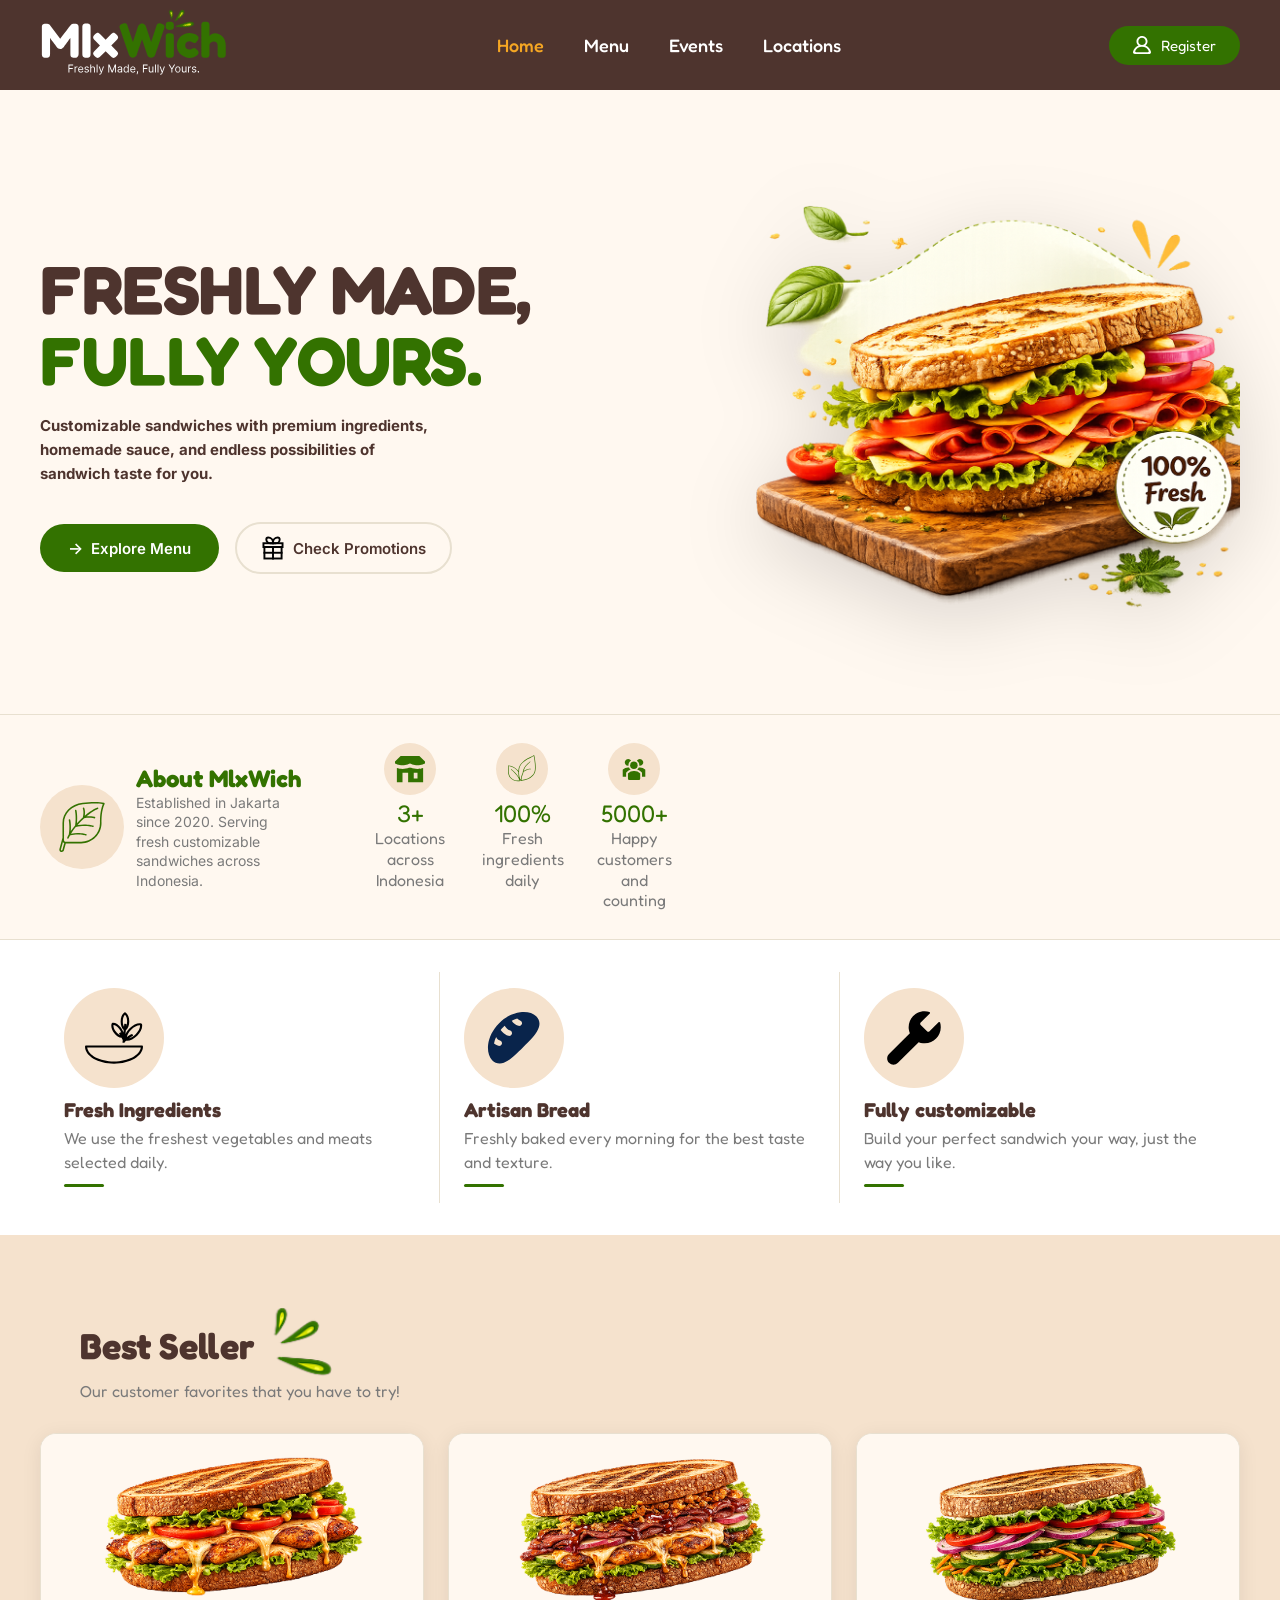
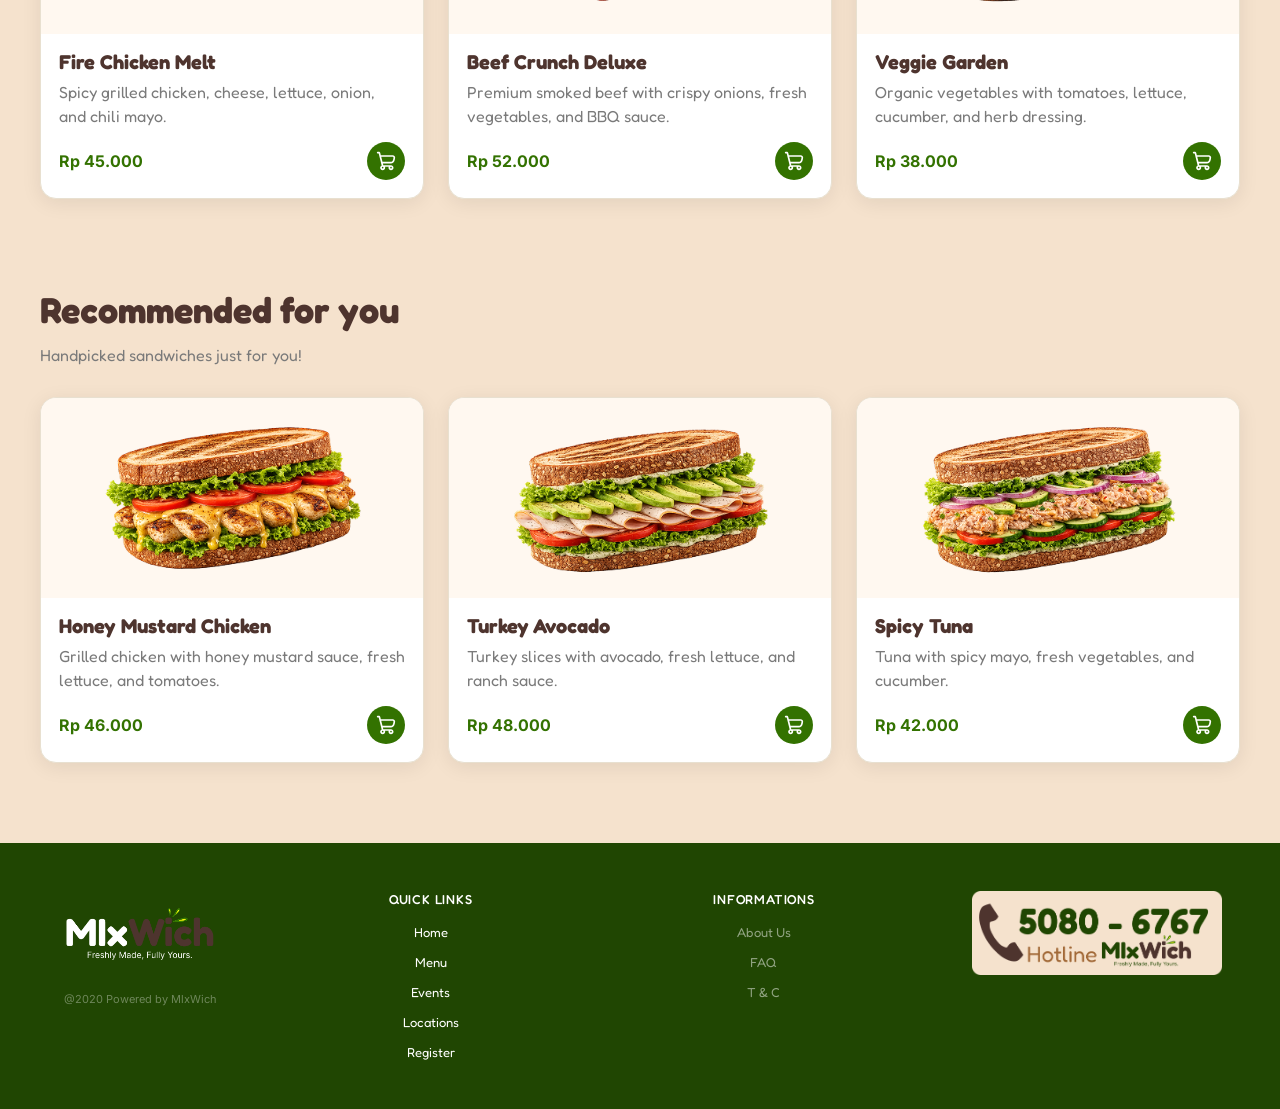
==== commit 4303709f: "Updated coy" ====
--- a/index.html
+++ b/index.html
@@ -415,9 +415,9 @@
         <div class="footer__col">
           <p class="footer__col-title">INFORMATIONS</p>
           <ul>
-            <li><a href="about.html">About Us</a></li>
-            <li><a href="faq.html">FAQ</a></li>
-            <li><a href="terms.html">T &amp; C</a></li>
+            <li><span class="footer-disabled-link">About Us</span></li>
+            <li><span class="footer-disabled-link">FAQ</span></li>
+            <li><span class="footer-disabled-link">T &amp; C</span></li>
           </ul>
         </div>
 
--- a/style.css
+++ b/style.css
@@ -798,6 +798,12 @@
 .footer__col ul li a:hover {
   color: var(--color-accent-yellow);
 }
+.footer-disabled-link {
+  font-family: var(--font-subheading);
+  font-size: 13px;
+  color: rgba(255, 255, 255, 0.5);
+  cursor: default;
+}
 .footer__hotline-wrap {
   display: flex;
   justify-content: center;
